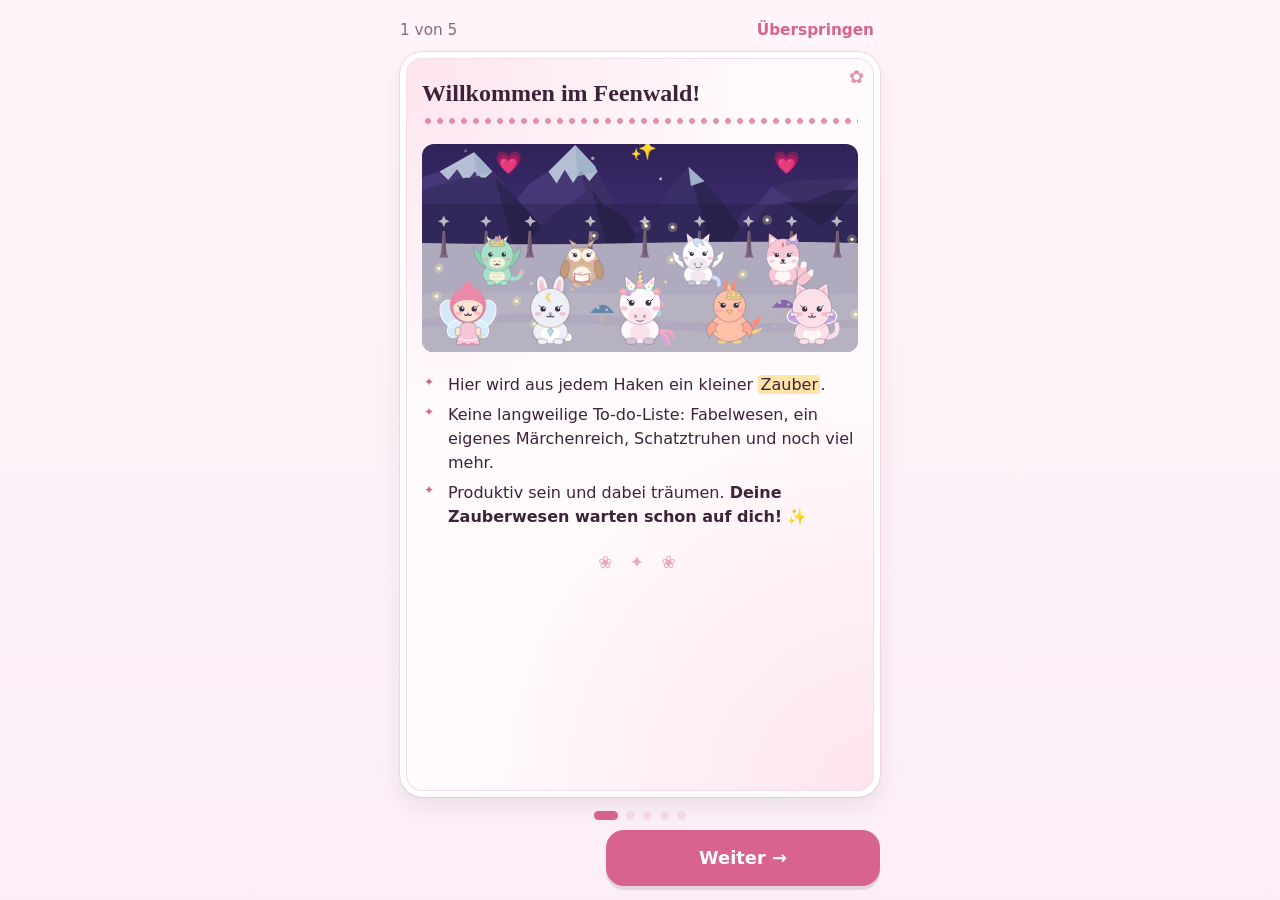
==== feen/index.html @ 76b49adc "Feen-Edition FeenwaldToDoList als zweite Edition aus demselben Code Neue Edition unter /feen/ mit Fa" ====
<!doctype html>
<html lang="de" data-edition="feen">
<head>
  <meta charset="utf-8">
  <meta name="viewport" content="width=device-width, initial-scale=1, viewport-fit=cover">
  <title>FeenwaldToDoList</title>
  <meta name="theme-color" content="#fff5f9">
  <meta name="apple-mobile-web-app-capable" content="yes">
  <meta name="mobile-web-app-capable" content="yes">
  <meta name="apple-mobile-web-app-status-bar-style" content="default">
  <meta name="apple-mobile-web-app-title" content="FeenwaldToDoList">
  <link rel="apple-touch-icon" href="icons/icon-180.png">
  <link rel="icon" href="icons/icon-192.png">
  <link rel="manifest" href="manifest.webmanifest">
  <link rel="stylesheet" href="../styles.css">
  <link rel="stylesheet" href="../feen.css">
</head>
<body>
  <div id="app">
    <header id="top"></header>
    <main id="view" tabindex="-1"></main>
  </div>

  <nav id="nav" aria-label="Hauptmenü">
    <button data-action="nav" data-view="heute"><span class="ni">☀️</span><span>Heute</span></button>
    <button data-action="nav" data-view="listen"><span class="ni">📜</span><span>Listen</span></button>
    <button data-action="nav" data-view="tiere"><span class="ni">🧚</span><span>Feenwald</span></button>
    <button data-action="nav" data-view="einstellungen"><span class="ni">⚙️</span><span>Einstellen</span></button>
  </nav>

  <div id="sheet-layer" hidden>
    <div class="scrim" data-action="close-sheet"></div>
    <div class="sheet" role="dialog" aria-modal="true">
      <button class="sheet-close" data-action="close-sheet" aria-label="Schließen">✕</button>
      <div id="sheet-body"></div>
    </div>
  </div>

  <div id="overlay" hidden></div>
  <div id="hatch" hidden></div>
  <div id="gift" hidden></div>
  <div id="intro" hidden role="dialog" aria-modal="true" aria-label="Einführung"></div>
  <div id="toast" role="status" aria-live="polite"></div>
  <div id="fx" aria-hidden="true"></div>
  <input type="file" id="file-in" accept=".json,application/json,text/plain" hidden>

  <!-- Reihenfolge wichtig: zuerst die Edition, dann der gemeinsame Code -->
  <script src="../edition-feen.js"></script>
  <script src="../animals.js"></script>
  <script src="../world.js"></script>
  <script src="../app.js"></script>
</body>
</html>
---- styles.css ----
/* ---------- Farbthemen (kräftig: Blau, Grün, Türkis, Herbst) ---------- */
:root, [data-theme="meer"] {
  --bg: #eef5fb; --card: #ffffff; --ink: #14233a; --muted: #55657a;
  --accent: #0b6fb8; --accent-ink: #ffffff; --soft: #cfe5f7; --line: #d3e2f0;
  --grid: rgba(11, 111, 184, .08);
  --hl-y: #ffe14d; --hl-g: #9be36a;
  --shadow: 0 1px 0 rgba(20, 35, 58, .05), 0 6px 18px rgba(20, 35, 58, .08);
  --cat-ink: #ffffff;
}
[data-theme="himmel"] { --bg: #edf6ff; --accent: #1677d6; --soft: #cde4fb; --line: #d2e3f5; --grid: rgba(22, 119, 214, .08); }
[data-theme="gipfel"] { --bg: #f4f7fc; --accent: #1d3f9e; --soft: #d5def5; --line: #d8e0f0; --grid: rgba(29, 63, 158, .08); }
[data-theme="tuerkis"] { --bg: #ebf8f7; --accent: #00857f; --soft: #c6ece9; --line: #cfe8e5; --grid: rgba(0, 133, 127, .08); }
[data-theme="wald"] { --bg: #eef7ee; --accent: #23843a; --soft: #cdeccf; --line: #d3e8d4; --grid: rgba(35, 132, 58, .08); }
[data-theme="herbst"] { --bg: #f3f6f1; --accent: #c44d12; --soft: #fbd9c2; --line: #e6e2d6; --grid: rgba(196, 77, 18, .07); }
[data-theme="sonne"] { --bg: #f2f7fb; --accent: #f0a500; --accent-ink: #14233a; --soft: #ffe8a8; --line: #dde6ee; --grid: rgba(240, 165, 0, .09); }
[data-theme="nacht"] {
  --bg: #0d1a2e; --card: #15263f; --ink: #e8f1fb; --muted: #9fb3cc;
  --accent: #3cc8e8; --accent-ink: #0d1a2e; --soft: #1f3a5c; --line: #22395a;
  --grid: rgba(255, 255, 255, .035);
  --hl-y: rgba(255, 214, 51, .4); --hl-g: rgba(120, 220, 90, .35);
  --shadow: 0 6px 18px rgba(0, 0, 0, .3);
}

/* ---------- Grundlagen ---------- */
* { box-sizing: border-box; -webkit-tap-highlight-color: transparent; }
html { font-size: 17px; -webkit-text-size-adjust: 100%; }
html[data-size="s"] { font-size: 15px; }
html[data-size="l"] { font-size: 20px; }
body {
  margin: 0; color: var(--ink); background-color: var(--bg);
  background-image:
    linear-gradient(var(--grid) 1px, transparent 1px),
    linear-gradient(90deg, var(--grid) 1px, transparent 1px);
  background-size: 22px 22px;
  font-family: ui-rounded, "SF Pro Rounded", "Nunito", system-ui, -apple-system, "Segoe UI", sans-serif;
  line-height: 1.45; min-height: 100vh; min-height: 100dvh;
}
button, input, textarea { font: inherit; color: inherit; }
button { cursor: pointer; border: 0; background: none; padding: 0; }
input, textarea { font-size: max(16px, 1rem); } /* verhindert Zoom auf dem iPhone */
h1, h2, h3 { line-height: 1.2; margin: 0; }
:focus-visible { outline: 3px solid var(--accent); outline-offset: 2px; border-radius: 10px; }

#app {
  max-width: 620px; margin: 0 auto;
  padding: calc(env(safe-area-inset-top) + 10px) 16px calc(env(safe-area-inset-bottom) + 96px);
}
#view:focus { outline: none; }

/* ---------- Kopfzeile wie auf dem Zettel ---------- */
#top { display: flex; align-items: flex-end; justify-content: space-between; gap: 12px; padding: 8px 2px 4px; position: relative; }
.brand-name { font-size: clamp(1.25rem, 5.6vw, 1.9rem); font-weight: 800; letter-spacing: -.02em; color: var(--ink); line-height: 1.1; overflow-wrap: normal; word-break: normal; min-width: 0; }
.brand-date { flex: none; }
.brand-date { font-size: .9rem; color: var(--muted); text-align: right; padding-bottom: 8px; }
.checker {
  height: 12px; margin: 2px 0 16px; border-radius: 6px; opacity: .55;
  background:
    conic-gradient(var(--accent) 25%, transparent 0 50%, var(--accent) 0 75%, transparent 0) 0 0 / 12px 12px;
  -webkit-mask: linear-gradient(90deg, #000 60%, transparent);
          mask: linear-gradient(90deg, #000 60%, transparent);
}

/* ---------- Karten & Überschriften ---------- */
.card { background: var(--card); border-radius: 22px; box-shadow: var(--shadow); padding: 16px; margin-bottom: 14px; border: 1px solid var(--line); }
.muted { color: var(--muted); }
.hint { color: var(--muted); font-size: .9rem; margin: 4px 0 10px; }
.sec-head { display: flex; align-items: center; justify-content: space-between; margin: 22px 4px 10px; }
.sec-head h2 { font-size: 1.15rem; }
.view-title { font-size: 1.5rem; margin: 4px 4px 4px; }
section { margin-bottom: 8px; }

/* ---------- Knöpfe ---------- */
.big-btn {
  display: flex; align-items: center; justify-content: center; gap: 8px; width: 100%;
  min-height: 56px; padding: 12px 18px; border-radius: 18px; font-weight: 700; font-size: 1.05rem;
  background: var(--card); border: 2px solid var(--line); margin-bottom: 10px;
}
.big-btn.primary { background: var(--accent); color: var(--accent-ink); border-color: transparent; box-shadow: 0 4px 0 rgba(58, 51, 71, .15); }
.big-btn.primary:active { transform: translateY(2px); box-shadow: 0 2px 0 rgba(58, 51, 71, .15); }
.big-btn.soft { background: var(--soft); border-color: transparent; }
.big-btn.danger-soft { color: var(--muted); background: transparent; border: 2px dashed var(--line); }
.ghost-btn { padding: 12px 14px; border-radius: 14px; font-weight: 600; color: var(--muted); border: 2px dashed var(--line); width: 100%; min-height: 48px; margin-top: 4px; }
.link { color: var(--accent); font-weight: 700; padding: 8px 6px; min-height: 44px; }
.row2 { display: grid; grid-template-columns: 1fr 1fr; gap: 10px; }

.pill {
  display: inline-flex; align-items: center; gap: 6px; padding: 10px 14px; min-height: 44px;
  border-radius: 999px; border: 2px solid var(--line); background: var(--card); font-weight: 600;
}
.pill.on { background: var(--soft); border-color: var(--accent); }
.pill.on.imp { background: var(--hl-y); border-color: #e3c02c; color: #3a3347; }
.pill.on.done { background: var(--hl-g); border-color: #7fcf55; color: #3a3347; }
.toggles { display: flex; flex-wrap: wrap; gap: 8px; margin: 10px 0 6px; }

.chips { display: flex; flex-wrap: wrap; gap: 8px; }
.chip {
  display: inline-flex; align-items: center; gap: 6px; padding: 6px 12px 6px 6px; min-height: 44px;
  border-radius: 999px; background: var(--card); border: 2px solid var(--line); font-weight: 600;
}
.chip svg { width: 30px; height: 30px; flex: none; }
.stone-dot { width: 18px; height: 14px; border-radius: 50%; display: inline-block; box-shadow: inset 0 0 0 1.5px rgba(20,35,58,.2); }
/* ausgewählt: kräftige Akzentfarbe (gut lesbar); Kategorie-Chips in ihrer eigenen Farbe */
.chip.on { background: var(--accent); border-color: var(--accent); color: var(--accent-ink); }
.chip.on[style*="--cat"] { background: var(--cat); border-color: var(--ink); color: #fff; }
.ico { width: 1.25em; height: 1.25em; vertical-align: -.25em; display: inline-block; }
.gift-cell .ico { width: 1.5em; height: 1.2em; }
.gc-icon .ico { width: 54px; height: 40px; }

/* ---------- Kategorien ---------- */
.cat { margin-bottom: 16px; }
.cat-head {
  width: 100%; display: flex; align-items: center; gap: 10px; text-align: left;
  background: var(--cat); color: var(--cat-ink); border-radius: 20px; text-shadow: 0 1px 1px rgba(0,0,0,.18); padding: 6px 14px 6px 8px; min-height: 58px;
  box-shadow: var(--shadow);
}
.cat-animal { width: 46px; height: 46px; flex: none; background: rgba(255, 255, 255, .55); border-radius: 50%; display: grid; place-items: center; }
.cat-animal svg { width: 42px; height: 42px; }
.cat-name { font-weight: 800; font-size: 1.1rem; flex: 1; }
.cat-count { font-size: .85rem; font-weight: 600; opacity: .8; }
.chev { transition: transform .2s; font-size: .9rem; }
.cat.collapsed .chev { transform: rotate(-90deg); }
.cat-body { background: var(--card); border: 1px solid var(--line); border-top: 0; margin: -14px 6px 0; padding: 20px 10px 8px; border-radius: 0 0 20px 20px; }

.paws { display: flex; align-items: center; gap: 6px; font-size: .85rem; color: var(--muted); padding: 0 6px 8px; flex-wrap: wrap; }
.paw { width: 16px; height: 16px; border-radius: 50%; border: 2px solid var(--cat, var(--accent)); display: inline-block; }
.paw.on { background: var(--cat, var(--accent)); }
[data-theme="nacht"] .paw { border-color: var(--accent); }
[data-theme="nacht"] .paw.on { background: var(--accent); }

/* ---------- Aufgaben ---------- */
.task { display: flex; align-items: center; gap: 4px; border-radius: 14px; }
.task + .task { border-top: 1px dashed var(--line); }
.check {
  flex: none; width: 48px; height: 48px; display: grid; place-items: center; border-radius: 50%;
}
.check::before {
  content: ""; grid-area: 1 / 1; width: 28px; height: 28px; border-radius: 50%;
  border: 2.5px solid var(--cat, var(--accent)); background: var(--card); transition: background .2s, transform .2s;
}
[data-theme="nacht"] .check::before { border-color: var(--cat, var(--accent)); }
.check svg { grid-area: 1 / 1; width: 18px; height: 18px; opacity: 0; transform: scale(.4); transition: .2s; z-index: 1; }
.is-done > .check::before { background: var(--cat, var(--accent)); }
.is-done > .check svg { opacity: 1; transform: scale(1); }
.check:active::before { transform: scale(.88); }
.check.sm { width: 40px; height: 40px; }
.check.sm::before { width: 24px; height: 24px; }

.task-main { flex: 1; text-align: left; padding: 10px 4px; min-height: 48px; display: flex; flex-direction: column; justify-content: center; gap: 4px; }
.task-title { font-size: 1rem; word-break: break-word; }
.hl { padding: .05em .25em; margin: 0 -.25em; border-radius: .3em; -webkit-box-decoration-break: clone; box-decoration-break: clone; }
.is-imp .hl, .hl.imp { background: linear-gradient(100deg, transparent 1%, var(--hl-y) 3%, var(--hl-y) 96%, transparent 99%); }
.is-done .hl { background: linear-gradient(100deg, transparent 1%, var(--hl-g) 3%, var(--hl-g) 96%, transparent 99%); }
.is-done .task-title { color: var(--muted); }
[data-theme="nacht"] .is-imp .hl, [data-theme="nacht"] .is-done .hl { color: var(--ink); }
.task-cat { font-size: .78rem; font-weight: 700; color: var(--muted); display: inline-flex; align-items: center; gap: 6px; }
.task-cat::before { content: ""; width: 10px; height: 10px; border-radius: 50%; background: var(--cat); }
.task-sub { font-size: .8rem; color: var(--muted); display: flex; align-items: center; gap: 8px; }
.mini-bar { width: 70px; height: 7px; border-radius: 4px; background: var(--line); overflow: hidden; }
.mini-bar i { display: block; height: 100%; background: var(--cat, var(--accent)); border-radius: 4px; }
.sun { padding-right: 8px; font-size: 1rem; }

.quick { display: flex; gap: 8px; padding: 6px 4px 6px 8px; }
.quick input, .sheet input[type="text"], .sheet textarea, .field {
  width: 100%; border: 2px solid var(--line); background: var(--bg); border-radius: 14px; padding: 12px 14px; min-height: 48px;
}
.quick input::placeholder { color: var(--muted); }
.quick input:focus, .sheet input:focus, .sheet textarea:focus, .field:focus { outline: none; border-color: var(--accent); background: var(--card); }
.done-toggle { color: var(--muted); font-weight: 700; font-size: .9rem; padding: 10px 8px; min-height: 44px; }

/* ---------- Heute ---------- */
.hello { display: flex; align-items: center; gap: 12px; padding: 4px 4px 0; }
.hello .mascot { width: 68px; height: 68px; flex: none; }
.list-card { padding: 6px 8px; }
.row-animal { width: 34px; height: 34px; flex: none; margin-right: 4px; }
.row-animal svg { width: 100%; height: 100%; display: block; }
.quiet-line {
  display: flex; align-items: center; justify-content: space-between; gap: 10px;
  margin: 18px 4px 6px; padding: 10px 14px; border-radius: 16px; background: var(--soft); font-size: .95rem;
}
.quiet-paws { display: inline-flex; align-items: center; gap: 5px; }
.quiet-paws svg { width: 30px; height: 30px; margin-right: 2px; }
.quiet-paws .paw { width: 13px; height: 13px; }
.fold-btn {
  width: 100%; display: flex; justify-content: space-between; align-items: center;
  margin: 14px 0 10px; padding: 14px 16px; min-height: 52px; border-radius: 18px;
  background: var(--card); border: 1px solid var(--line); box-shadow: var(--shadow); font-weight: 800; font-size: 1.05rem;
}
.more-btn {
  width: 100%; min-height: 48px; margin: 4px 0 2px; border-radius: 14px;
  color: var(--accent); font-weight: 800; background: var(--soft);
}
.hello .mascot svg { width: 100%; height: 100%; }
.hello h1 { font-size: 1.35rem; margin-bottom: 4px; }
.hello p { margin: 0; }
.stats { display: grid; grid-template-columns: 1fr 1fr; gap: 10px; margin-bottom: 14px; }
.stat { background: var(--card); border: 1px solid var(--line); border-radius: 18px; padding: 12px 14px; box-shadow: var(--shadow); }
.stat b { font-size: 1.6rem; display: block; line-height: 1.1; }
.stat span { font-size: .85rem; color: var(--muted); }
.stat.wide { grid-column: 1 / -1; display: flex; align-items: center; gap: 12px; }
.stat.wide svg { width: 52px; height: 52px; flex: none; }
.empty { text-align: center; padding: 22px 16px; }
.empty p { margin: 6px 0 14px; }
.install-tip { background: var(--soft); border: 0; position: relative; padding-right: 48px; }
.install-tip .x { position: absolute; top: 6px; right: 6px; width: 44px; height: 44px; }

/* ---------- Tierwiese (Karte) ---------- */
.world-bar { display: flex; align-items: center; gap: 8px; margin: 8px 0 10px; flex-wrap: wrap; }
.pebbles { background: var(--card); border: 1px solid var(--line); border-radius: 999px; padding: 8px 14px; font-size: 1.05rem; box-shadow: var(--shadow); }
.place-banner { background: var(--hl-y); color: #14233a; border-radius: 14px; padding: 8px 12px; margin-bottom: 8px; display: flex; align-items: center; justify-content: space-between; gap: 8px; font-size: .92rem; }
.world-wrap {
  overflow-x: auto; overflow-y: hidden; -webkit-overflow-scrolling: touch; overscroll-behavior-x: contain;
  border-radius: 22px; border: 1px solid var(--line); box-shadow: var(--shadow); margin: 0 -4px;
  scrollbar-width: none;
}
.world-wrap::-webkit-scrollbar { display: none; }
.world-row { display: flex; width: max-content; }
@media (hover: hover) and (pointer: fine) { .world-wrap { cursor: grab; } .world-wrap:active { cursor: grabbing; } }
.w-region { display: block; flex: none; content-visibility: auto; contain-intrinsic-size: 412px 300px; }
.region-chips { display: flex; gap: 6px; overflow-x: auto; padding: 10px 2px 2px; scrollbar-width: none; }
.region-chips::-webkit-scrollbar { display: none; }
.rchip { flex: none; padding: 7px 12px; border-radius: 999px; background: var(--card); border: 1px solid var(--line); font-size: .82rem; font-weight: 700; white-space: nowrap; min-height: 36px; }
.rchip.locked { color: var(--muted); border-style: dashed; }
.rchip.on { background: var(--accent); color: var(--accent-ink); border-color: var(--accent); }
.w-label { cursor: pointer; }
.w-anim, .w-gadget, .w-find, .w-slot, .w-lock { cursor: pointer; }
.w-anim { transform-box: fill-box; transform-origin: 50% 100%; animation: wiggle 9s ease-in-out infinite; }
.w-anim.hop-now { animation: happy .6s ease; }
.w-anim.spot { animation: happy .7s ease 5; filter: drop-shadow(0 0 4px #ffd23f) drop-shadow(0 0 8px #ffd23f); }
.calm .w-anim.spot { filter: drop-shadow(0 0 4px #ffd23f) drop-shadow(0 0 8px #ffd23f); }
@keyframes wiggle { 0%, 86%, 100% { transform: none } 89% { transform: translateY(-5px) } 92% { transform: none } 95% { transform: rotate(-4deg) } }
.w-slot.pulse circle { animation: pulse 1.2s ease-in-out infinite; transform-box: fill-box; transform-origin: center; }
@keyframes pulse { 50% { transform: scale(1.18); } }
.flicker { transform-box: fill-box; transform-origin: 50% 100%; animation: flicker 1.4s ease-in-out infinite; }
@keyframes flicker { 50% { transform: scale(.9, 1.08); } }
.splash { animation: fade-pulse 2s ease-in-out infinite; }
@keyframes fade-pulse { 50% { opacity: .55; } }
.smoke { animation: drift 6s ease-in-out infinite; }
@keyframes drift { 50% { transform: translate(6px, -4px); opacity: .7; } }
.aurora { animation: fade-pulse 7s ease-in-out infinite; }
/* Laden */
.pebble-big { font-size: 1.15rem; margin: 0 0 12px; }
.unlock-card { display: flex; align-items: center; gap: 10px; background: var(--soft); border-radius: 18px; padding: 12px; margin-bottom: 14px; }
.unlock-card > div { flex: 1; font-size: .92rem; }
.unlock-card .big-btn { width: auto; min-width: 92px; margin: 0; }
.unlock-card .big-btn[disabled] { opacity: .55; }
/* Kategorien umbrechen statt seitlich scrollen – alles auf einen Blick */
.shop-tabs { display: flex; flex-wrap: wrap; gap: 6px; margin-bottom: 12px; }
.shop-tabs .chip { white-space: nowrap; }
.buy-prev { width: 170px; height: 170px; margin: 4px auto 0; display: grid; place-items: center; background: var(--soft); border-radius: 24px; }
.buy-prev svg { width: 86%; height: 86%; }
.buy-prev.region { width: 100%; height: auto; aspect-ratio: 360 / 262; overflow: hidden; padding: 0; }
.buy-prev.region svg { width: 100%; height: 100%; display: block; }
.price-box { display: grid; grid-template-columns: repeat(3, 1fr); gap: 8px; margin-bottom: 14px; }
.price-box > div { background: var(--soft); border-radius: 16px; padding: 10px 6px; text-align: center; }
.price-box span { display: block; font-size: .8rem; color: var(--muted); }
.price-box b { font-size: 1.2rem; }
.price-box b.neg { color: var(--muted); }
/* Am PC: sichtbare, schmale Scrollleiste für die Gebiets-Knöpfe */
@media (hover: hover) and (pointer: fine) {
  .region-chips { scrollbar-width: thin; padding-bottom: 6px; }
  .region-chips::-webkit-scrollbar { display: block; height: 6px; }
  .region-chips::-webkit-scrollbar-thumb { background: var(--line); border-radius: 3px; }
}
.shop-grid { display: grid; grid-template-columns: repeat(auto-fill, minmax(140px, 1fr)); gap: 8px; }
.shop-item { background: var(--card); border: 1px solid var(--line); border-radius: 18px; padding: 8px; display: flex; flex-direction: column; align-items: center; text-align: center; gap: 3px; font-size: .88rem; }
.shop-prev { width: 84px; height: 84px; display: grid; place-items: center; }
.shop-prev svg { width: 100%; height: 100%; }
.shop-item small { font-size: .74rem; min-height: 1.1em; }
.buy { background: var(--accent); color: var(--accent-ink); border-radius: 12px; padding: 6px 14px; font-weight: 800; min-height: 40px; min-width: 76px; }
.buy.off { background: var(--line); color: var(--muted); }
.owned { color: var(--accent); font-weight: 800; font-size: .8rem; padding: 8px 0; }
.pick-item { cursor: pointer; }
.slot-cur { display: flex; gap: 12px; align-items: center; background: var(--soft); border-radius: 18px; padding: 10px; }

/* ---------- Tiere ---------- */
.scene { border-radius: 22px; overflow: hidden; margin: 10px 0 10px; box-shadow: var(--shadow); border: 1px solid var(--line); }
.scene svg { display: block; width: 100%; height: auto; }
[data-theme="nacht"] .scene { --sky: #2b3150; --sun: #f3efd0; }
[data-theme="nacht"] .scene svg { filter: brightness(.82) saturate(.85); }
.meadow { display: grid; grid-template-columns: repeat(auto-fill, minmax(100px, 1fr)); gap: 10px; }
.critter {
  background: var(--card); border: 1px solid var(--line); border-radius: 20px; padding: 8px 6px 10px;
  display: flex; flex-direction: column; align-items: center; box-shadow: var(--shadow);
}
.critter svg { width: 82px; height: 82px; }
.critter span { font-weight: 700; font-size: .9rem; text-align: center; word-break: break-word; }
.critter small { color: var(--muted); font-size: .72rem; }
.album { display: grid; grid-template-columns: repeat(3, 1fr); gap: 8px; }
.album-item { text-align: center; padding: 6px 2px; border-radius: 16px; }
.album-item svg { width: 64px; height: 64px; }
.album-item.missing svg { filter: grayscale(1) brightness(1.15); opacity: .35; }
.album-item b { display: block; font-size: .78rem; }
.album-item small { color: var(--muted); font-size: .72rem; }
.prog-row { display: flex; align-items: center; gap: 10px; padding: 8px 0; }
.prog-row + .prog-row { border-top: 1px dashed var(--line); }
.prog-row svg { width: 46px; height: 46px; flex: none; }
.prog-row .paws { padding: 4px 0 0; }
.big-animal { width: 200px; height: 200px; margin: 0 auto; display: block; }
.idle-hop { animation: hop 2.8s ease-in-out infinite; transform-origin: 50% 100%; }
.hop-now { animation: happy .6s ease; transform-origin: 50% 100%; }
@keyframes hop { 0%, 80%, 100% { transform: translateY(0) } 88% { transform: translateY(-6px) } 94% { transform: translateY(0) } }
@keyframes happy { 0% { transform: scale(1) } 30% { transform: scale(1.08, .92) } 60% { transform: translateY(-14px) scale(.96, 1.05) } 100% { transform: none } }
.swatches { display: flex; flex-wrap: wrap; gap: 10px; }
.swatch { width: 44px; height: 44px; border-radius: 50%; background: var(--c); border: 3px solid var(--card); box-shadow: 0 0 0 2px var(--line); }
.swatch.on { box-shadow: 0 0 0 3px var(--ink); }
.animal-grid { display: grid; grid-template-columns: repeat(3, 1fr); gap: 8px; }
.animal-pick { border: 2px solid var(--line); border-radius: 18px; padding: 6px 2px; background: var(--card); font-size: .75rem; font-weight: 600; }
.animal-pick svg { width: 60px; height: 60px; display: block; margin: 0 auto; }
.animal-pick.on { border-color: var(--ink); background: var(--soft); }

/* ---------- Einstellungen ---------- */
.set-row { display: flex; align-items: center; justify-content: space-between; gap: 12px; padding: 10px 0; }
.set-row + .set-row { border-top: 1px dashed var(--line); }
.set-row p { margin: 2px 0 0; font-size: .85rem; color: var(--muted); }
.switch { width: 58px; height: 34px; border-radius: 999px; background: var(--line); position: relative; flex: none; transition: background .2s; }
.switch::after { content: ""; position: absolute; top: 4px; left: 4px; width: 26px; height: 26px; border-radius: 50%; background: #fff; box-shadow: 0 1px 3px rgba(0,0,0,.2); transition: transform .2s; }
.switch.on { background: var(--accent); }
.switch.on::after { transform: translateX(24px); }
.seg { display: inline-flex; background: var(--line); border-radius: 14px; padding: 3px; }
.seg button { min-width: 48px; min-height: 40px; border-radius: 11px; font-weight: 700; }
.seg button.on { background: var(--card); box-shadow: var(--shadow); }
.stepper { display: inline-flex; align-items: center; gap: 4px; }
.stepper button { width: 44px; height: 44px; border-radius: 50%; background: var(--soft); font-size: 1.3rem; font-weight: 700; }
.stepper b { min-width: 28px; text-align: center; font-size: 1.2rem; }
.themes { display: grid; grid-template-columns: repeat(4, 1fr); gap: 8px; }
.theme-btn { border: 2px solid var(--line); border-radius: 16px; padding: 10px 4px; font-size: .8rem; font-weight: 700; background: var(--card); }
.theme-btn.on { border-color: var(--ink); }
.theme-btn i { display: block; width: 40px; height: 40px; margin: 0 auto 6px; border-radius: 50%; background: linear-gradient(135deg, var(--a) 50%, var(--b) 50%); box-shadow: inset 0 0 0 1px rgba(0,0,0,.08); }
.cat-line { display: flex; align-items: center; gap: 10px; width: 100%; text-align: left; padding: 8px 0; min-height: 52px; }
.cat-line + .cat-line { border-top: 1px dashed var(--line); }
.cat-line svg { width: 40px; height: 40px; }
.cat-line .dot { width: 18px; height: 18px; border-radius: 50%; background: var(--cat); margin-left: auto; }
.footer-note { text-align: center; color: var(--muted); font-size: .85rem; margin: 18px 0; padding: 10px; user-select: none; -webkit-user-select: none; }
.debug-card { border: 2px dashed var(--line); }
.big-btn.danger { background: #b23a12; color: #fff; border-color: transparent; }

/* ---------- Navigation ---------- */
#nav {
  position: fixed; left: 0; right: 0; bottom: 0; z-index: 20;
  display: flex; justify-content: center; gap: 2px;
  padding: 6px 10px calc(env(safe-area-inset-bottom) + 6px);
  background: color-mix(in srgb, var(--card) 88%, transparent);
  -webkit-backdrop-filter: blur(14px); backdrop-filter: blur(14px);
  border-top: 1px solid var(--line);
}
#nav button { flex: 1; max-width: 140px; display: flex; flex-direction: column; align-items: center; gap: 2px; padding: 6px 0; border-radius: 14px; font-size: .78rem; font-weight: 700; color: var(--muted); min-height: 56px; }
#nav .ni { font-size: 1.35rem; line-height: 1.2; filter: grayscale(.6); opacity: .8; }
#nav button.on { color: var(--ink); background: var(--soft); }
#nav button.on .ni { filter: none; opacity: 1; }

/* ---------- Bottom Sheet ---------- */
#sheet-layer { position: fixed; inset: 0; z-index: 55; } /* über Fokus/Timer, unter dem Schlüpf-Fenster */
.split-box { text-align: left; background: var(--soft); border-radius: 18px; padding: 14px; margin-top: 14px; }
.split-box p { margin: 0 0 10px; }
.split-box input { width: 100%; border: 2px solid var(--line); background: var(--card); border-radius: 14px; padding: 12px 14px; min-height: 48px; }
.split-box input:focus { outline: none; border-color: var(--accent); }
.split-list { margin: 0 0 10px; padding-left: 1.4em; font-weight: 600; }
.split-list li { padding: 3px 0; }
.split-list li.is-done { color: var(--muted); text-decoration: line-through; }
.scrim { position: absolute; inset: 0; background: rgba(40, 32, 50, .38); animation: fade .2s; }
.sheet {
  position: absolute; left: 0; right: 0; bottom: 0; max-width: 620px; margin: 0 auto;
  max-height: 90vh; max-height: 90dvh; overflow-y: auto; -webkit-overflow-scrolling: touch;
  background: var(--card); border-radius: 26px 26px 0 0;
  padding: 22px 18px calc(env(safe-area-inset-bottom) + 24px);
  animation: up .25s ease-out;
}
.sheet h2 { font-size: 1.3rem; margin: 0 48px 12px 0; }
.sheet h3 { font-size: 1rem; margin: 20px 0 8px; }
.sheet-close { position: absolute; top: 10px; right: 10px; width: 44px; height: 44px; border-radius: 50%; background: var(--soft); font-size: 1rem; }
.sheet-actions { margin-top: 22px; }
.title-input { font-weight: 700; resize: none; }
.sub { display: flex; align-items: center; gap: 2px; }
.sub input { flex: 1; border: 0 !important; background: transparent !important; padding: 8px 4px !important; min-height: 44px; }
.sub.is-done input { color: var(--muted); text-decoration: line-through; }
.icon-btn { width: 44px; height: 44px; border-radius: 50%; color: var(--muted); flex: none; }
.pick { display: flex; align-items: center; gap: 10px; width: 100%; text-align: left; padding: 10px 8px; min-height: 52px; border-radius: 14px; }
.pick .sunbox { width: 34px; height: 34px; border-radius: 50%; border: 2px dashed var(--line); display: grid; place-items: center; flex: none; font-size: 1rem; filter: grayscale(1); opacity: .45; }
.pick.on { background: var(--soft); }
.pick.on .sunbox { filter: none; opacity: 1; border-style: solid; border-color: #f0c33c; background: #fff4c2; }
.pick-group { margin-top: 12px; font-weight: 800; font-size: .9rem; display: flex; align-items: center; gap: 8px; }
.pick-group::before { content: ""; width: 12px; height: 12px; border-radius: 50%; background: var(--cat); }
.sticky-bottom { position: sticky; bottom: calc(-1 * (env(safe-area-inset-bottom) + 24px)); background: var(--card); padding: 12px 0 calc(env(safe-area-inset-bottom) + 8px); margin-top: 12px; }

/* ---------- Overlays: Fokus, Timer, Schlüpfen ---------- */
#overlay, #hatch {
  position: fixed; inset: 0; z-index: 50; background: var(--bg); overflow-y: auto;
  padding: calc(env(safe-area-inset-top) + 16px) 18px calc(env(safe-area-inset-bottom) + 20px);
  animation: fade .2s;
}
#hatch { z-index: 60; background: var(--bg); }
.ov-inner { max-width: 520px; margin: 0 auto; display: flex; flex-direction: column; min-height: 100%; }
.ov-close { align-self: flex-end; width: 48px; height: 48px; border-radius: 50%; background: var(--soft); font-size: 1.1rem; }
.focus-card { background: var(--card); border-radius: 28px; padding: 22px 20px; text-align: center; box-shadow: var(--shadow); border: 1px solid var(--line); margin: 10px 0 18px; border-top: 10px solid var(--cat); }
.focus-card svg.big { width: 120px; height: 120px; }
.focus-card h1 { font-size: 1.6rem; margin: 10px 0 6px; word-break: break-word; }
.next-step { background: var(--soft); border-radius: 16px; padding: 12px; margin: 14px 0 0; }
.next-step b { display: block; font-size: 1.1rem; margin: 4px 0 8px; }
.timer-ring { width: 230px; height: 230px; margin: 20px auto; position: relative; }
.timer-ring svg { width: 100%; height: 100%; transform: rotate(-90deg); }
.timer-ring .t { position: absolute; inset: 0; display: grid; place-items: center; font-size: 2.6rem; font-weight: 800; font-variant-numeric: tabular-nums; }
.timer-ring circle { transition: stroke-dashoffset 1s linear; }
.center { text-align: center; }
.center p { margin: 6px 0; }

/* Einführung im Karo-Heft-Stil.
   Ein Kästchen = 26 px. Zeilenhöhe, Abstände, Bilder und Polsterung sind ganze Kästchen,
   damit jede Textzeile genau in einer Kästchenreihe steht. */
#intro { --k: 26px; position: fixed; inset: 0; z-index: 70; overflow-y: auto; background-color: var(--bg);
  padding: calc(env(safe-area-inset-top) + 8px) 12px calc(env(safe-area-inset-bottom) + 14px); animation: fade .25s; }
.intro-wrap { max-width: 480px; margin: 0 auto; display: flex; flex-direction: column; min-height: 100%; }
.intro-top { display: flex; justify-content: space-between; align-items: center; min-height: 44px; font-size: .9rem; }
.intro-page {
  position: relative; flex: 1; border-radius: 18px; box-shadow: var(--shadow), 0 0 0 1px var(--line);
  padding: var(--k) var(--k) var(--k) calc(var(--k) * 2);
  background-color: var(--card);
  background-image: linear-gradient(color-mix(in srgb, var(--accent) 16%, transparent) 1px, transparent 1px),
                    linear-gradient(90deg, color-mix(in srgb, var(--accent) 16%, transparent) 1px, transparent 1px);
  background-size: var(--k) var(--k); background-position: 0 0; background-origin: border-box;
  animation: up .25s ease-out;
}
.intro-page * { margin: 0; }
/* Lochrand wie im Collegeblock – Löcher genau in jeder zweiten Kästchenreihe */
.intro-page::before { content: ""; position: absolute; left: 6px; top: 0; bottom: 0; width: 14px;
  background: radial-gradient(circle at 7px 13px, var(--bg) 5px, color-mix(in srgb, var(--ink) 18%, transparent) 5.5px, transparent 6.5px) 0 0 / 14px calc(var(--k) * 2) repeat-y; }
.intro-head h1 { font-size: 22px; line-height: var(--k); font-weight: 800; letter-spacing: -.01em; padding-top: 0; }
.intro-head .checker { height: var(--k); margin: 0 0 var(--k); opacity: .6; border-radius: 0;
  background: conic-gradient(var(--accent) 25%, transparent 0 50%, var(--accent) 0 75%, transparent 0) 0 0 / var(--k) var(--k);
  background-size: 13px 13px; }
.intro-art { margin-bottom: var(--k); }
.intro-points { list-style: none; padding: 0; }
.intro-points li { position: relative; padding-left: var(--k); font-size: 16px; line-height: var(--k); }
.intro-points li::before { content: ""; position: absolute; left: 8px; top: 9px; width: 8px; height: 8px; border-radius: 50%; background: var(--accent); }
.intro-points mark { background: var(--hl-y); color: inherit; padding: 0 .15em; border-radius: .2em; }
.intro-points mark.g { background: var(--hl-g); }

/* Bilder: Höhen immer ganze Kästchen */
.intro-art.crew { display: grid; grid-template-columns: repeat(4, 1fr); grid-auto-rows: calc(var(--k) * 3); gap: 0 4px; }
.intro-art.crew > div { position: relative; }
.intro-art.crew svg { width: 100%; height: 100%; display: block; }
.intro-art.crew .secret svg { filter: brightness(0) opacity(.18); }
.intro-art.crew .secret b { position: absolute; inset: 0; display: grid; place-items: center; font-size: 20px; color: var(--muted); }
.intro-art.map { position: relative; height: calc(var(--k) * 8); border-radius: 12px; overflow: hidden; }
.intro-art.map > svg { width: 100%; height: 100%; display: block; }
/* Willkommensseite: Pinguin schlüpft, sagt Hallo (verschwindet nach 4 s), die Familie hüpft nach und nach dazu.
   Alles liegt IN der Landschafts-Grafik, daher stehen die Tiere immer auf dem Boden. */
.intro-art .w-label { display: none; }
.intro-art.welcome > svg g { transform-box: fill-box; }
.wl-pop { transform-origin: 50% 100%; animation: pop-in .5s cubic-bezier(.3, 1.6, .5, 1) both; }
.wl-egg { transform-origin: 50% 90%; animation: wobble .4s ease-in-out .3s 3 both, eggout .35s ease-in 1.5s forwards; }
.wl-born { transform-origin: 50% 90%; animation: rise .8s cubic-bezier(.25, 1.35, .5, 1) 1.55s both; }
.wl-bubble { transform-origin: 50% 100%; animation: bubble-in .45s cubic-bezier(.3, 1.6, .5, 1) 2.35s both, bubble-out .4s ease-in 6.35s forwards; }
.wl-heart { animation: pop-in .5s ease-out 5.2s both, float-soft 3s ease-in-out 5.7s infinite; transform-origin: 50% 50%; }
@keyframes eggout { to { transform: scale(1.35); opacity: 0; } }
@keyframes bubble-in { from { opacity: 0; transform: scale(.4); } to { opacity: 1; transform: none; } }
@keyframes bubble-out { to { opacity: 0; transform: scale(.6); } }
@keyframes float-soft { 50% { transform: translateY(-6px); } }
/* Ruhemodus / weniger Bewegung: gleich das fertige Bild (ohne Ei und ohne Sprechblase) */
.calm .wl-egg, .calm .wl-bubble { display: none; }
@media (prefers-reduced-motion: reduce) { .wl-egg, .wl-bubble { display: none; } }
.map-crew { position: absolute; left: 0; right: 0; bottom: 4px; display: flex; justify-content: space-around; }
.map-crew svg { width: 44px; height: 44px; }
.intro-art.list { background: var(--card); border-radius: 12px; box-shadow: 0 0 0 1px var(--line); overflow: hidden; }
.intro-art.list .task { height: calc(var(--k) * 2); pointer-events: none; }
.intro-art.list .task + .task { border-top: 0; }
.intro-art.list .check { width: calc(var(--k) * 2); height: calc(var(--k) * 2); }
.intro-art.list .task-main { padding: 0; min-height: 0; }
.mini-cat { height: calc(var(--k) * 2); display: flex; align-items: center; gap: 8px; padding: 0 12px 0 6px; background: #084a85; color: #fff; }
.mini-cat span { width: 40px; height: 40px; background: rgba(255,255,255,.55); border-radius: 50%; display: grid; place-items: center; }
.mini-cat svg { width: 36px; height: 36px; }
.mini-cat b { flex: 1; font-size: 17px; }
.mini-cat small { opacity: .85; font-weight: 600; }
.mini-add { height: calc(var(--k) * 2); display: flex; align-items: center; padding: 0 14px; color: var(--muted); border-top: 1px dashed var(--line); }
.intro-label { height: var(--k); line-height: var(--k); font-weight: 800; padding: 0 10px; }
.intro-btn { height: calc(var(--k) * 2); line-height: calc(var(--k) * 2); background: var(--accent); color: var(--accent-ink); text-align: center; font-weight: 800; }
.intro-art.gifts { display: flex; flex-direction: column; gap: var(--k); }
.gift-strip { height: calc(var(--k) * 2); display: grid; grid-template-columns: repeat(7, 1fr); gap: 4px; }
.gift-strip span { display: flex; flex-direction: column; align-items: center; justify-content: center; background: var(--card); border-radius: 8px; box-shadow: 0 0 0 1px var(--line); font-size: 13px; line-height: 1.1; }
.gift-strip span.done { background: var(--soft); }
.gift-strip b { font-size: 12px; }
.gift-strip .chest-cell { box-shadow: 0 0 0 2px var(--accent); }
.gift-strip .ico { width: 24px; height: 20px; }
.gift-chest { height: calc(var(--k) * 4); }
.gift-chest svg { height: 100%; width: auto; display: block; margin: 0 auto; }
.intro-art.loop { display: grid; grid-template-columns: 1fr var(--k) 1fr; grid-template-rows: calc(var(--k) * 3) var(--k) calc(var(--k) * 3); }
.loop-tile { background: var(--card); border-radius: 12px; box-shadow: 0 0 0 1px var(--line); display: flex; flex-direction: column; align-items: center; justify-content: center; }
.loop-tile span { font-size: 26px; line-height: 1; height: 36px; display: grid; place-items: center; }
.loop-tile .loop-svg { width: 40px; height: 40px; }
.loop-tile .loop-svg svg { width: 100%; height: 100%; }
.loop-tile.egg { box-shadow: 0 0 0 2px var(--accent); }
.loop-tile b { font-size: 14px; }
.loop-arrow { display: grid; place-items: center; font-weight: 800; color: var(--accent); font-size: 18px; }
.wobble { animation: wobble .6s ease-in-out infinite alternate; transform-origin: 50% 90%; }
.intro-dots { display: flex; justify-content: center; gap: 8px; margin: 14px 0 10px; }
.intro-dots span { width: 9px; height: 9px; border-radius: 50%; background: var(--line); }
.intro-dots span.on { background: var(--accent); width: 24px; border-radius: 5px; }
.intro-nav { display: grid; grid-template-columns: 1fr 1.4fr; gap: 10px; }
.intro-nav .big-btn { margin: 0; }

/* Tagesgeschenk & Schatztruhe */
#gift { position: fixed; inset: 0; z-index: 62; background: var(--bg); overflow-y: auto;
  padding: calc(env(safe-area-inset-top) + 24px) 18px calc(env(safe-area-inset-bottom) + 20px); animation: fade .25s; }
.gift h2 { font-size: 1.45rem; margin: 6px 0 4px; }
.gift-row { display: grid; grid-template-columns: repeat(7, 1fr); gap: 5px; margin: 18px 0 8px; }
.gift-cell { background: var(--card); border: 2px solid var(--line); border-radius: 14px; padding: 6px 2px; text-align: center; display: flex; flex-direction: column; align-items: center; gap: 1px; }
.gift-cell span { font-size: 1.1rem; }
.gift-cell b { font-size: .78rem; }
.gift-cell small { font-size: .62rem; color: var(--muted); }
.gift-cell.done { background: var(--soft); border-color: transparent; opacity: .75; }
.gift-cell.done span::after { content: '✓'; font-size: .8rem; margin-left: 1px; color: var(--accent); }
.gift-cell.today { border-color: var(--accent); box-shadow: 0 0 0 3px var(--soft); transform: scale(1.06); }
.gift-big { display: grid; place-items: center; min-height: 170px; }
.pebble-pop { font-size: 3rem; font-weight: 800; animation: pop-in .6s cubic-bezier(.3, 1.6, .5, 1) both; }
@keyframes pop-in { from { transform: scale(.3); opacity: 0; } }
.chest-box { width: 210px; margin: 0 auto; }
.chest-box svg { width: 100%; height: auto; display: block; }
.chest-box:not(.open) { animation: wobble .5s ease-in-out .3s 2; transform-origin: 50% 90%; }
.chest-box.open { animation: pop-in .6s cubic-bezier(.3, 1.6, .5, 1) both; }
.chest-rays { transform-box: fill-box; transform-origin: 50% 100%; animation: rays 3s linear infinite; }
@keyframes rays { 50% { opacity: .5; } }
.gift-choice { width: 100%; display: flex; align-items: center; gap: 12px; text-align: left; background: var(--card); border: 2px solid var(--line);
  border-radius: 20px; padding: 12px; margin-top: 10px; box-shadow: var(--shadow); }
.gift-choice:active { border-color: var(--accent); }
.gift-choice b { display: block; font-size: 1.05rem; }
.gift-choice small { display: block; color: var(--muted); font-size: .85rem; margin-top: 2px; }
.gc-icon { font-size: 2.4rem; width: 64px; text-align: center; flex: none; }
.gc-sky { width: 64px; height: 64px; flex: none; }
.gc-sky svg { width: 100%; height: 100%; border-radius: 12px; }
.big-btn.gold { background: #f2b01e; color: #14233a; border-color: transparent; }

/* Schlüpfen: Ei wackelt → Riss → Deckel fliegt weg → Tier steigt aus der Schale → Glitzer → Name */
.hatch-stage { position: relative; width: 220px; height: 220px; margin: 36px auto 14px; }
.hatch-stage > div { position: absolute; inset: 0; }
.hatch-stage svg { width: 100%; height: 100%; }
.hatch-ground { inset: auto 18% -2% 18% !important; height: 8%; border-radius: 50%; background: rgba(20, 35, 58, .1); }
.shell { transform-origin: 50% 92%; animation: wobble .45s ease-in-out .2s 3 both; }
.shell .crack { opacity: 0; animation: fade .15s .95s forwards; }
.shell-top { z-index: 3; clip-path: polygon(0 0, 100% 0, 100% 51%, 78% 51%, 70% 56%, 62% 50%, 54% 57%, 46% 49%, 38% 57%, 31% 50%, 22% 56%, 0 56%);
  -webkit-clip-path: polygon(0 0, 100% 0, 100% 51%, 78% 51%, 70% 56%, 62% 50%, 54% 57%, 46% 49%, 38% 57%, 31% 50%, 22% 56%, 0 56%);
  animation: wobble .45s ease-in-out .2s 3 both, lidoff .7s cubic-bezier(.3, .7, .4, 1) 1.35s forwards; }
/* Untere Schale in zwei Hälften, die beim Schlüpfen nach außen wegfallen – nie über dem Tier */
.shell-bot { z-index: 2; }
.shell-bot.left { clip-path: polygon(0 56%, 22% 56%, 31% 50%, 38% 57%, 46% 49%, 50% 53%, 50% 100%, 0 100%);
  -webkit-clip-path: polygon(0 56%, 22% 56%, 31% 50%, 38% 57%, 46% 49%, 50% 53%, 50% 100%, 0 100%);
  animation: wobble .45s ease-in-out .2s 3 both, fall-left .45s ease-in 1.7s forwards; }
.shell-bot.right { clip-path: polygon(50% 53%, 54% 57%, 62% 50%, 70% 56%, 78% 51%, 100% 51%, 100% 100%, 50% 100%);
  -webkit-clip-path: polygon(50% 53%, 54% 57%, 62% 50%, 70% 56%, 78% 51%, 100% 51%, 100% 100%, 50% 100%);
  animation: wobble .45s ease-in-out .2s 3 both, fall-right .45s ease-in 1.7s forwards; }
@keyframes fall-left { 0%, 55% { opacity: 1; } 100% { transform: translate(-42%, 18%) rotate(-28deg); opacity: 0; } }
@keyframes fall-right { 0%, 55% { opacity: 1; } 100% { transform: translate(42%, 18%) rotate(28deg); opacity: 0; } }
/* Das Tier ist beim Aufsteigen an der Unterkante des Eis abgeschnitten (nichts schaut unten raus);
   die untere Schale fällt weg, BEVOR das Tier oben ankommt – sie bleibt nie vor dem fertigen Tier stehen. */
.born-clip { z-index: 1; clip-path: polygon(-30% -60%, 130% -60%, 130% 93%, -30% 93%); -webkit-clip-path: polygon(-30% -60%, 130% -60%, 130% 93%, -30% 93%);
  animation: unclip .3s linear 2.05s forwards; }
.born-clip .born { position: absolute; inset: 0; }
@keyframes unclip { to { clip-path: polygon(-30% -60%, 130% -60%, 130% 160%, -30% 160%); -webkit-clip-path: polygon(-30% -60%, 130% -60%, 130% 160%, -30% 160%); } }
.born { transform-origin: 50% 90%; animation: rise .85s cubic-bezier(.25, 1.35, .5, 1) 1.45s both; }
.burst { z-index: 4; pointer-events: none; }
.burst span { position: absolute; font-size: 24px; opacity: 0; animation: twinkle .9s ease-out 2.05s both; }
.burst span:nth-child(1) { left: 6%; top: 18%; }
.burst span:nth-child(2) { right: 4%; top: 10%; animation-delay: 2.15s; }
.burst span:nth-child(3) { left: 14%; top: 62%; animation-delay: 2.25s; }
.burst span:nth-child(4) { right: 10%; top: 58%; animation-delay: 2.1s; }
.burst span:nth-child(5) { left: 44%; top: -6%; animation-delay: 2.2s; }
#hatch:not(.ready) .hatch-text { pointer-events: none; }
.big-btn.choice { flex-direction: column; gap: 2px; line-height: 1.25; }
.big-btn.choice small { font-weight: 500; font-size: .82rem; opacity: .9; }
.where-q { margin: 6px 0 8px !important; }
.place-banner.move { background: var(--soft); color: var(--ink); align-items: flex-start; }
.place-banner small { color: var(--muted); }
.w-aspot { cursor: pointer; }
.hatch-text { text-align: center; animation: fadeup .45s ease-out 2.3s both; }
.hatch-text h2 { font-size: 1.6rem; margin-bottom: 6px; }
.hatch-text p { margin: 0 0 18px; font-size: 1.05rem; }
.name-row { display: flex; gap: 8px; margin: 8px 0 14px; }
.name-row input { flex: 1; text-align: center; font-weight: 700; font-size: 1.2rem; border: 2px solid var(--line); background: var(--card); border-radius: 16px; padding: 12px; }
.name-row button { width: 56px; border-radius: 16px; background: var(--soft); font-size: 1.4rem; }
@keyframes wobble { 0%, 100% { transform: rotate(0) } 25% { transform: rotate(-9deg) } 75% { transform: rotate(9deg) } }
@keyframes lidoff { to { transform: translate(18%, -70%) rotate(32deg); opacity: 0; } }
@keyframes shellaway { to { transform: translateY(14%); opacity: 0; } }
@keyframes rise {
  0% { opacity: 0; transform: translateY(42%) scale(.9); }
  20% { opacity: 1; }
  70% { transform: translateY(-7%) scale(1.04, .97); }
  85% { transform: translateY(1%) scale(.98, 1.02); }
  100% { opacity: 1; transform: none; }
}
@keyframes twinkle { 0% { opacity: 0; transform: scale(.3) } 40% { opacity: 1; transform: scale(1.15) } 100% { opacity: 0; transform: scale(.8) translateY(-14px) } }
@keyframes fadeup { from { opacity: 0; transform: translateY(12px) } to { opacity: 1; transform: none } }
@keyframes fade { from { opacity: 0 } to { opacity: 1 } }
@keyframes up { from { transform: translateY(40px); opacity: .4 } to { transform: none; opacity: 1 } }

/* ---------- Toast & Effekte ---------- */
#toast {
  position: fixed; left: 16px; right: 16px; bottom: calc(env(safe-area-inset-bottom) + 84px); z-index: 70;
  max-width: 520px; margin: 0 auto; background: var(--ink); color: var(--bg);
  border-radius: 18px; padding: 10px 10px 10px 18px; display: flex; align-items: center; gap: 10px;
  font-weight: 700; box-shadow: 0 8px 24px rgba(0,0,0,.18);
  transform: translateY(20px); opacity: 0; pointer-events: none; transition: .25s;
}
#toast.show { transform: none; opacity: 1; pointer-events: auto; }
#toast span { flex: 1; }
#toast button { background: var(--bg); color: var(--ink); border-radius: 12px; padding: 0 14px; min-height: 44px; font-weight: 800; }
#fx { position: fixed; inset: 0; pointer-events: none; z-index: 80; overflow: hidden; }
.spark { position: absolute; font-size: 22px; animation: float 1.1s ease-out forwards; }
@keyframes float { from { transform: translate(0, 0) scale(.6); opacity: 1 } to { transform: translate(var(--dx), -90px) scale(1.1); opacity: 0 } }

/* ---------- Ruhemodus & reduzierte Bewegung ---------- */
.calm *, .calm *::before, .calm *::after { animation: none !important; transition: none !important; }
.calm .shell, .calm .burst { display: none; }
.calm .born, .calm .hatch-text { opacity: 1; transform: none; }
.calm .born-clip { clip-path: none; -webkit-clip-path: none; }
@media (prefers-reduced-motion: reduce) {
  *, *::before, *::after { animation: none !important; transition: none !important; }
  .shell, .burst { display: none; }
  .born, .hatch-text { opacity: 1; transform: none; }
  .born-clip { clip-path: none; -webkit-clip-path: none; }
}
---- feen.css ----
/* Feen-Edition: wird NACH styles.css geladen und gilt nur mit html[data-edition="feen"].
   Kein Karomuster – stattdessen sanfter Pastell-Verlauf mit Glitzer, Perlenkette und Märchenbuch-Seiten. */

/* ---------- Farbthemen ---------- */
html[data-edition="feen"], html[data-edition="feen"][data-theme="rosenquarz"] {
  --bg: #fff5f9; --bg2: #fbeef8; --card: #ffffff; --ink: #3d2338; --muted: #8a6a80;
  --accent: #d9638f; --accent-ink: #ffffff; --soft: #fde4ee; --line: #f6dce8;
  --hl-y: #ffe3a8; --hl-g: #cdeedd; --cat-ink: #3d2338;
  --glitter: rgba(217, 99, 143, .22);
  --shadow: 0 1px 0 rgba(61, 35, 56, .04), 0 8px 22px rgba(61, 35, 56, .08);
}
html[data-edition="feen"][data-theme="flieder"] { --bg: #faf6ff; --bg2: #f1e8fc; --accent: #8e6cc8; --soft: #efe4fb; --line: #e6dcf6; --glitter: rgba(142, 108, 200, .22); }
html[data-edition="feen"][data-theme="perlmutt"] { --bg: #fbf8fc; --bg2: #eef6fa; --accent: #c0709f; --soft: #f4e8f2; --line: #e8e2ee; --glitter: rgba(120, 180, 210, .25); }
html[data-edition="feen"][data-theme="pfirsichbluete"] { --bg: #fff7f2; --bg2: #ffeee6; --accent: #d0706a; --soft: #ffe6d8; --line: #f6e2d8; --glitter: rgba(208, 112, 106, .2); }
html[data-edition="feen"][data-theme="minzzauber"] { --bg: #f5fcf9; --bg2: #f3eefa; --accent: #4a9a84; --soft: #ddf3ea; --line: #dcefe6; --glitter: rgba(74, 154, 132, .2); }
html[data-edition="feen"][data-theme="mondschein"] {
  --bg: #1a1430; --bg2: #2a1f48; --card: #2a2045; --ink: #f4e8f6; --muted: #bba8c8;
  --accent: #e8a8d0; --accent-ink: #1a1430; --soft: #3a2c5c; --line: #3e3060;
  --hl-y: rgba(255, 214, 140, .4); --hl-g: rgba(160, 230, 200, .3); --cat-ink: #2a1630;
  --glitter: rgba(255, 240, 255, .35); --shadow: 0 8px 22px rgba(0, 0, 0, .3);
}

/* ---------- Hintergrund: Glitzer statt Karo ---------- */
html[data-edition="feen"] body {
  background-color: var(--bg);
  background-image:
    radial-gradient(circle at 12px 14px, var(--glitter) 1.6px, transparent 2.4px),
    radial-gradient(circle at 70px 60px, var(--glitter) 1.1px, transparent 1.8px),
    radial-gradient(circle at 110px 22px, var(--glitter) .9px, transparent 1.6px),
    linear-gradient(180deg, var(--bg) 0%, var(--bg2) 100%);
  background-size: 130px 90px, 130px 90px, 130px 90px, 100% 100%;
  background-attachment: fixed;
  font-family: ui-rounded, "SF Pro Rounded", "Nunito", system-ui, -apple-system, "Segoe UI", sans-serif;
}
/* Überschriften im Märchenbuch-Stil */
html[data-edition="feen"] .brand-name,
html[data-edition="feen"] .view-title,
html[data-edition="feen"] .intro-head h1,
html[data-edition="feen"] .sheet h2,
html[data-edition="feen"] .hatch-text h2,
html[data-edition="feen"] .gift h2,
html[data-edition="feen"] .hello h1 { font-family: Georgia, "Iowan Old Style", "Palatino Linotype", serif; font-weight: 700; letter-spacing: 0; }
html[data-edition="feen"] .brand-name { font-style: italic; color: var(--accent); }

/* Perlenkette statt Schachbrett-Streifen */
html[data-edition="feen"] .checker {
  height: 10px; opacity: .7; border-radius: 0; -webkit-mask: none; mask: none;
  background: radial-gradient(circle, var(--accent) 2.6px, transparent 3.2px) 0 50% / 12px 100% repeat-x;
}

/* Kategorien in Pastell mit dunkler Schrift */
html[data-edition="feen"] .cat-head { text-shadow: none; }
html[data-edition="feen"] .chip.on[style*="--cat"] { color: var(--cat-ink); }
html[data-edition="feen"] .cat-body,
html[data-edition="feen"] .card,
html[data-edition="feen"] .stat { border-color: var(--line); }
html[data-edition="feen"] .big-btn.primary { box-shadow: 0 4px 0 rgba(61, 35, 56, .12); }
html[data-edition="feen"] .big-btn.danger { background: #b04a6a; }

/* Karte: rosige Rahmen */
html[data-edition="feen"] .world-wrap { border-color: var(--line); }
html[data-edition="feen"] .w-label rect { fill: rgba(61, 35, 56, .45); }

/* ---------- Einführung: Märchenbuch-Seite statt Karoheft ---------- */
html[data-edition="feen"] #intro { background: linear-gradient(180deg, var(--bg), var(--bg2)); }
html[data-edition="feen"] .intro-page {
  background-color: #fffafc; background-image: radial-gradient(circle at 0 0, var(--soft) 0, transparent 40%), radial-gradient(circle at 100% 100%, var(--soft) 0, transparent 45%);
  background-size: auto; padding: 26px 22px 26px 22px; border-radius: 22px;
  box-shadow: var(--shadow), 0 0 0 1px var(--line), inset 0 0 0 6px #fff, inset 0 0 0 7px var(--line);
}
html[data-edition="feen"][data-theme="mondschein"] .intro-page { background-color: #241b40; box-shadow: var(--shadow), 0 0 0 1px var(--line), inset 0 0 0 6px #2a2045, inset 0 0 0 7px var(--line); }
html[data-edition="feen"] .intro-page::before { content: "✿"; left: auto; right: 16px; top: 12px; bottom: auto; width: auto; background: none; color: var(--accent); font-size: 18px; opacity: .7; }
html[data-edition="feen"] .intro-page::after { content: "❀ ✦ ❀"; display: block; text-align: center; color: var(--accent); opacity: .55; margin-top: 18px; letter-spacing: 6px; }
html[data-edition="feen"] .intro-head h1 { font-size: 24px; line-height: 30px; padding-right: 18px; }
html[data-edition="feen"] .intro-head .checker { height: 10px; margin: 8px 0 18px; background-size: 12px 100%; }
html[data-edition="feen"] .intro-art { margin-bottom: 18px; }
html[data-edition="feen"] .intro-points li { line-height: 1.5; padding-top: 3px; padding-bottom: 3px; }
html[data-edition="feen"] .intro-points li::before { content: "✦"; background: none; color: var(--accent); width: auto; height: auto; top: 3px; left: 2px; font-size: 12px; }
html[data-edition="feen"] .intro-art .task { --cat: var(--accent) !important; }
html[data-edition="feen"] .mini-cat { background: #e88aa8; color: #3d2338; }
html[data-edition="feen"] .intro-dots span.on { background: var(--accent); }
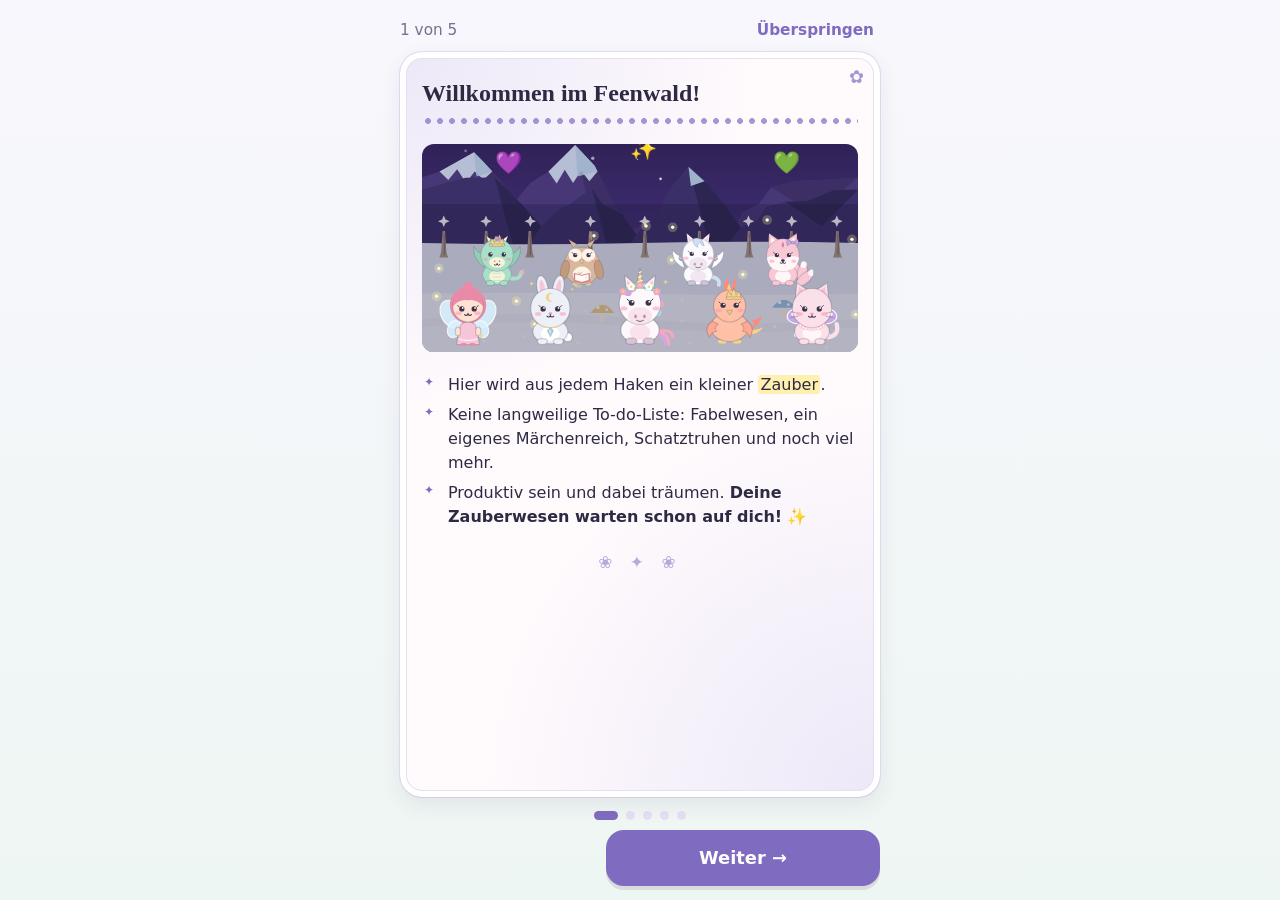
==== commit 30d9f410: "Feen-Edition: ausgewogene Pastellfarben, Standardthema Feenwald, Icons korrigiert" ====
--- a/feen/index.html
+++ b/feen/index.html
@@ -4,7 +4,7 @@
   <meta charset="utf-8">
   <meta name="viewport" content="width=device-width, initial-scale=1, viewport-fit=cover">
   <title>FeenwaldToDoList</title>
-  <meta name="theme-color" content="#fff5f9">
+  <meta name="theme-color" content="#f8f7fd">
   <meta name="apple-mobile-web-app-capable" content="yes">
   <meta name="mobile-web-app-capable" content="yes">
   <meta name="apple-mobile-web-app-status-bar-style" content="default">
--- a/feen.css
+++ b/feen.css
@@ -2,15 +2,21 @@
    Kein Karomuster – stattdessen sanfter Pastell-Verlauf mit Glitzer, Perlenkette und Märchenbuch-Seiten. */
 
 /* ---------- Farbthemen ---------- */
-html[data-edition="feen"], html[data-edition="feen"][data-theme="rosenquarz"] {
-  --bg: #fff5f9; --bg2: #fbeef8; --card: #ffffff; --ink: #3d2338; --muted: #8a6a80;
-  --accent: #d9638f; --accent-ink: #ffffff; --soft: #fde4ee; --line: #f6dce8;
-  --hl-y: #ffe3a8; --hl-g: #cdeedd; --cat-ink: #3d2338;
-  --glitter: rgba(217, 99, 143, .22);
-  --shadow: 0 1px 0 rgba(61, 35, 56, .04), 0 8px 22px rgba(61, 35, 56, .08);
+/* Standard „Feenwald“: ausgewogenes Pastell – Lavendel, Mint und Creme, Rosa nur als Tupfer */
+html[data-edition="feen"] {
+  --bg: #f8f7fd; --bg2: #eef6f3; --card: #ffffff; --ink: #2f2a44; --muted: #77708f;
+  --accent: #7f6bc0; --accent-ink: #ffffff; --soft: #ece8f8; --line: #e4e0f2;
+  --hl-y: #fff0b0; --hl-g: #d2eedf; --cat-ink: #2f2a44;
+  --glitter: rgba(127, 107, 192, .2);
+  --shadow: 0 1px 0 rgba(47, 42, 68, .04), 0 8px 22px rgba(47, 42, 68, .08);
+}
+html[data-edition="feen"][data-theme="rosenquarz"] {
+  --bg: #fff7fa; --bg2: #f6f0fa; --ink: #3d2338; --muted: #8a6a80;
+  --accent: #c86a92; --soft: #fbe6ee; --line: #f2e0e8; --hl-y: #ffe3a8; --cat-ink: #3d2338;
+  --glitter: rgba(200, 106, 146, .2);
 }
 html[data-edition="feen"][data-theme="flieder"] { --bg: #faf6ff; --bg2: #f1e8fc; --accent: #8e6cc8; --soft: #efe4fb; --line: #e6dcf6; --glitter: rgba(142, 108, 200, .22); }
-html[data-edition="feen"][data-theme="perlmutt"] { --bg: #fbf8fc; --bg2: #eef6fa; --accent: #c0709f; --soft: #f4e8f2; --line: #e8e2ee; --glitter: rgba(120, 180, 210, .25); }
+html[data-edition="feen"][data-theme="perlmutt"] { --bg: #fbf8fc; --bg2: #eef6fa; --accent: #6f9cc0; --soft: #e8f0f6; --line: #e2e8f0; --glitter: rgba(120, 180, 210, .25); }
 html[data-edition="feen"][data-theme="pfirsichbluete"] { --bg: #fff7f2; --bg2: #ffeee6; --accent: #d0706a; --soft: #ffe6d8; --line: #f6e2d8; --glitter: rgba(208, 112, 106, .2); }
 html[data-edition="feen"][data-theme="minzzauber"] { --bg: #f5fcf9; --bg2: #f3eefa; --accent: #4a9a84; --soft: #ddf3ea; --line: #dcefe6; --glitter: rgba(74, 154, 132, .2); }
 html[data-edition="feen"][data-theme="mondschein"] {
@@ -77,5 +83,5 @@
 html[data-edition="feen"] .intro-points li { line-height: 1.5; padding-top: 3px; padding-bottom: 3px; }
 html[data-edition="feen"] .intro-points li::before { content: "✦"; background: none; color: var(--accent); width: auto; height: auto; top: 3px; left: 2px; font-size: 12px; }
 html[data-edition="feen"] .intro-art .task { --cat: var(--accent) !important; }
-html[data-edition="feen"] .mini-cat { background: #e88aa8; color: #3d2338; }
+html[data-edition="feen"] .mini-cat { background: #9b86d0; color: #2f2a44; }
 html[data-edition="feen"] .intro-dots span.on { background: var(--accent); }
